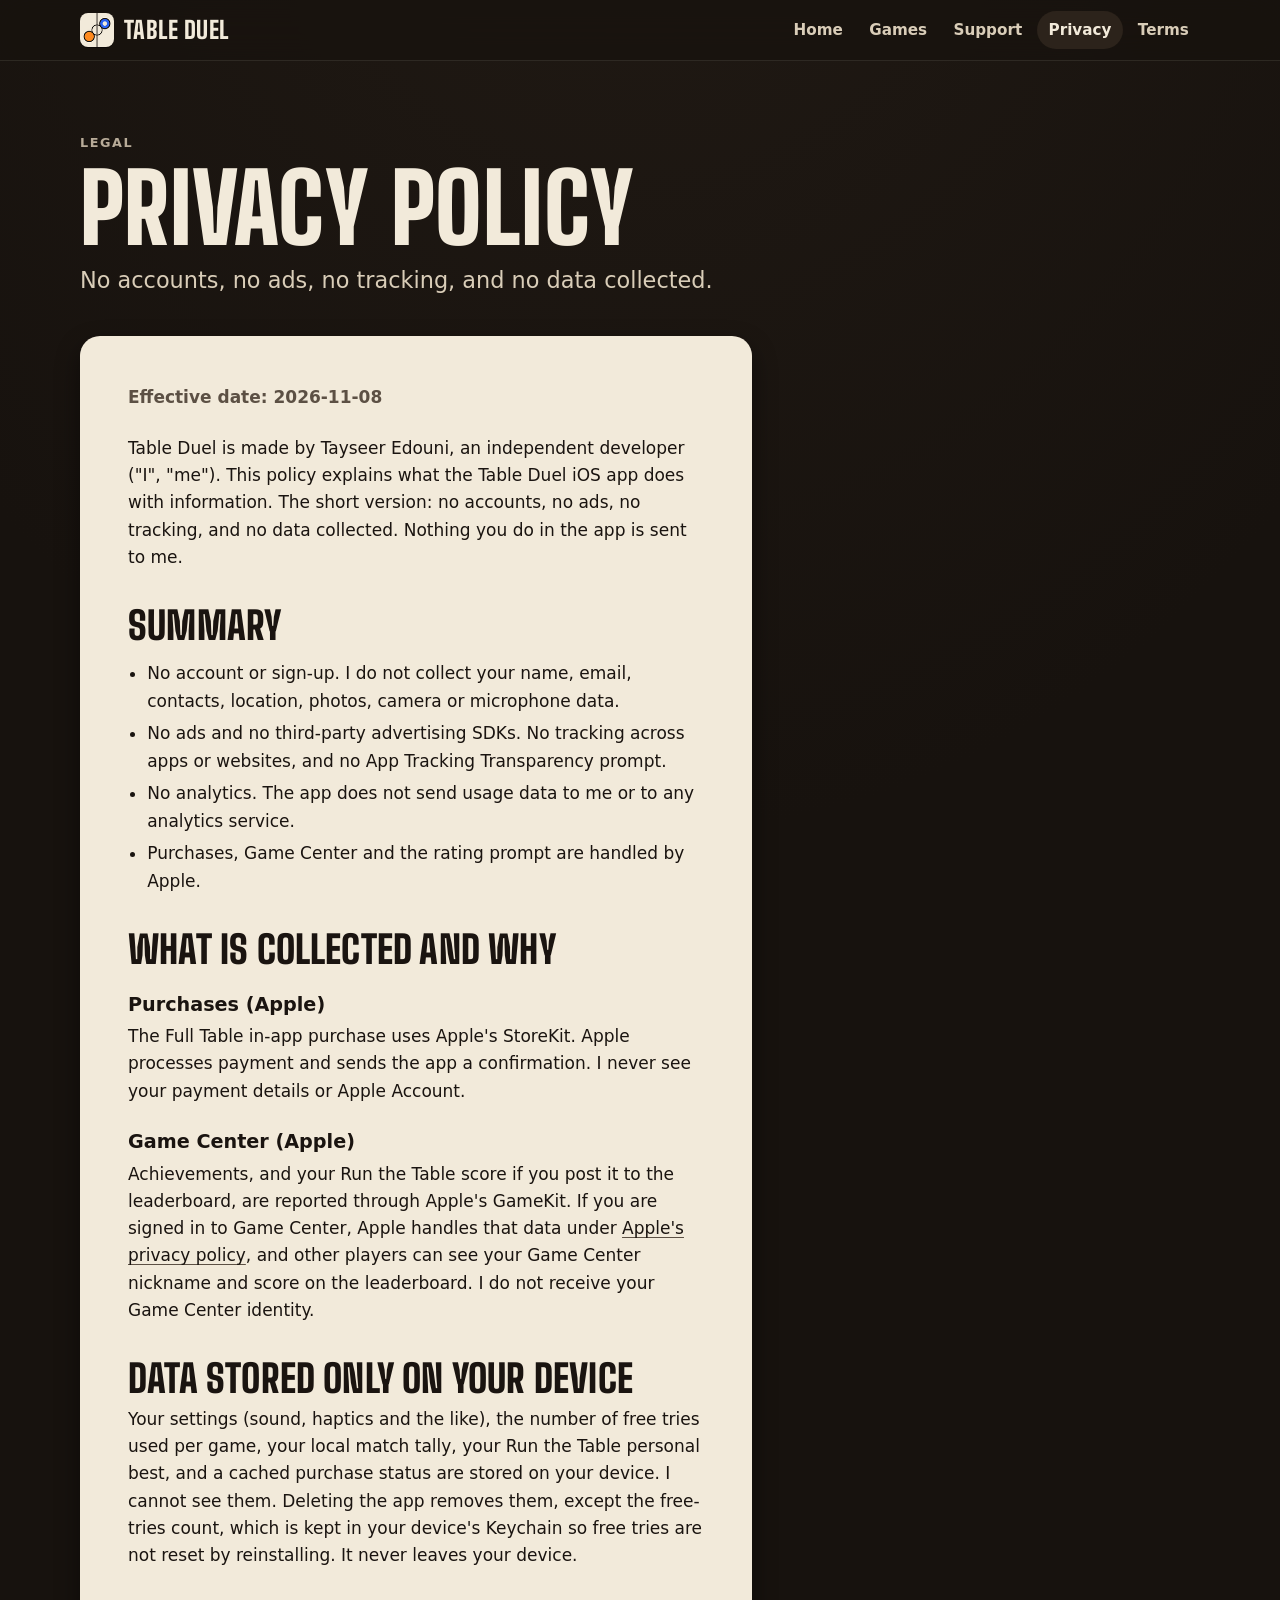
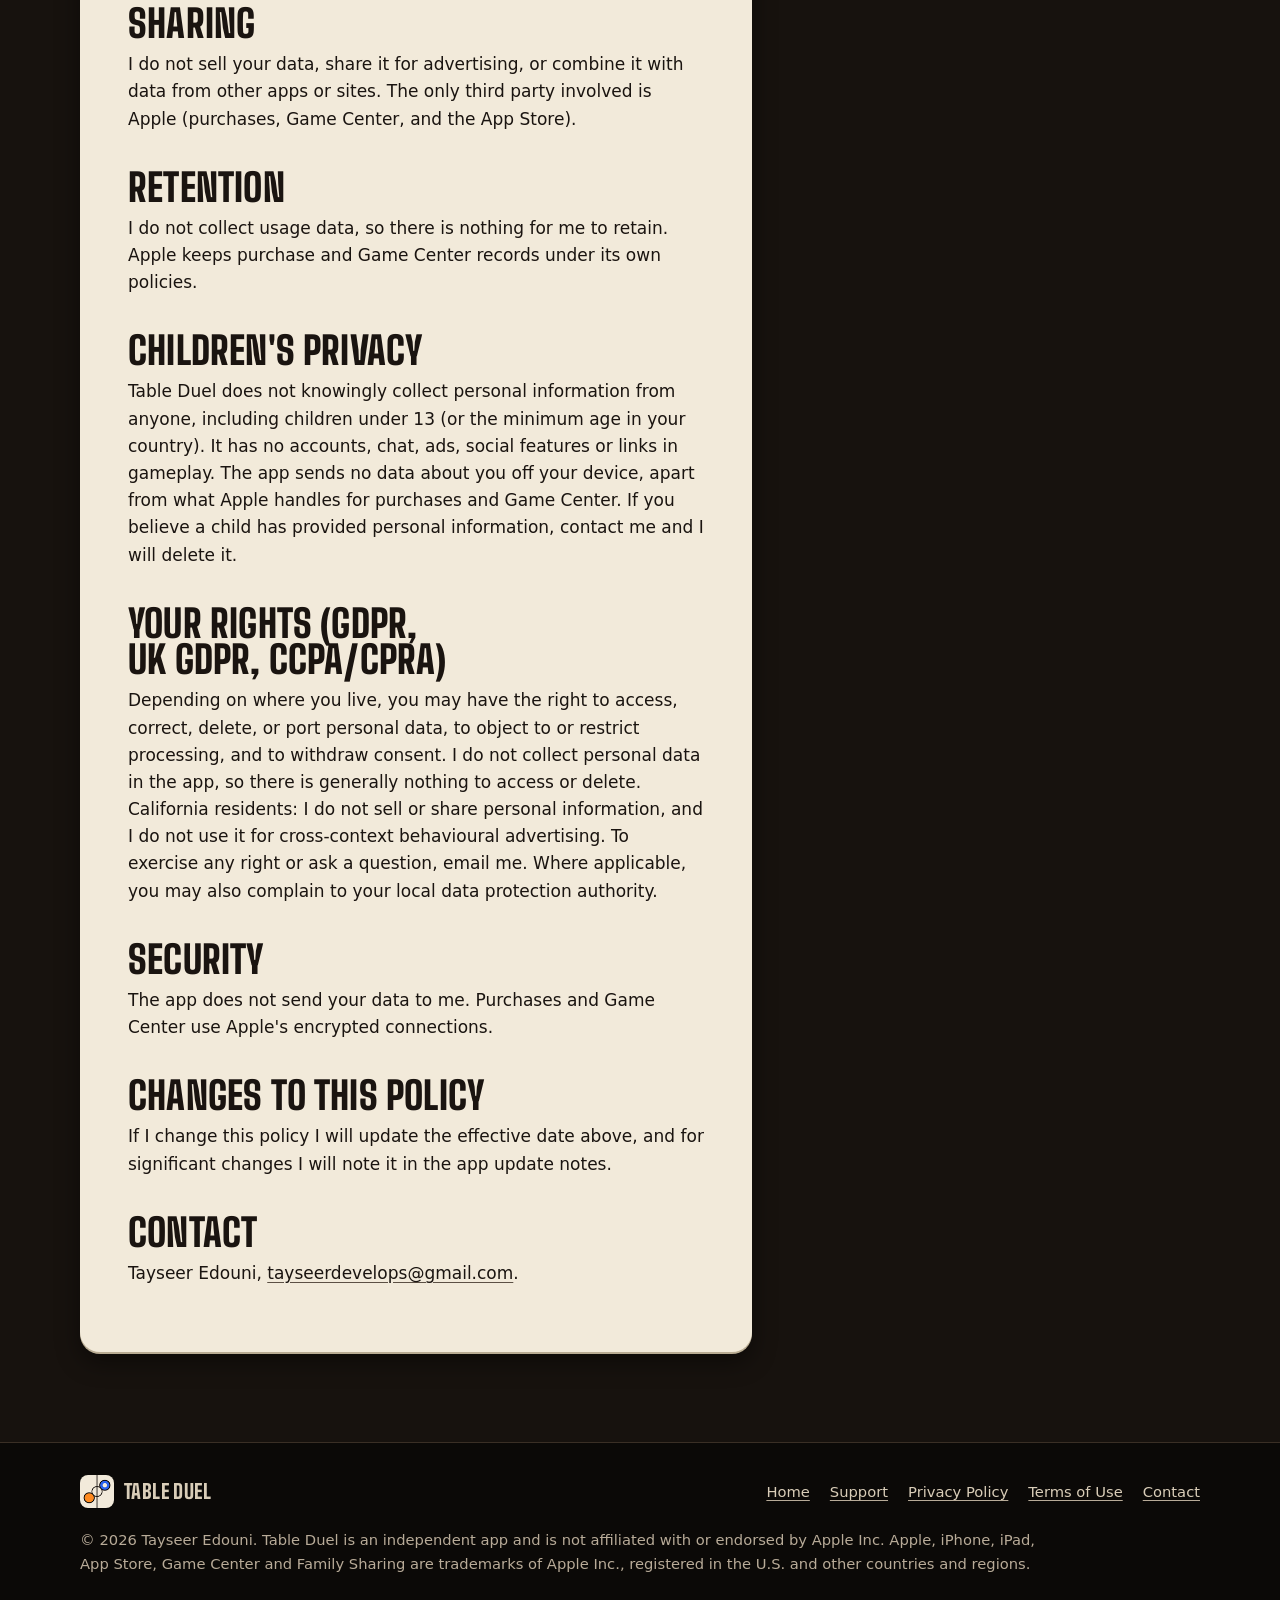
==== privacy.html @ 51e4cd79 "Table Duel website Co-Authored-By: Claude Opus 5.5 <noreply@anthropic.com> Claude-Session: https://c" ====
<!doctype html>
<html lang="en">
<head>
<meta charset="utf-8">
<meta name="apple-itunes-app" content="app-id=6830896390">
<meta name="viewport" content="width=device-width, initial-scale=1, viewport-fit=cover">
<title>Table Duel Privacy Policy: No Data Collected</title>
<meta name="description" content="Table Duel privacy policy: no accounts, no ads, no tracking, and no data collected by the iPhone, iPad and iPhone Duo game.">
<meta name="color-scheme" content="dark">
<meta name="theme-color" content="#17120E">

<link rel="canonical" href="https://tableduel.games/privacy.html">
<meta property="og:type" content="website">
<meta property="og:site_name" content="Table Duel">
<meta property="og:title" content="Table Duel Privacy Policy: No Data Collected">
<meta property="og:description" content="Table Duel privacy policy: no accounts, no ads, no tracking, and no data collected by the iPhone, iPad and iPhone Duo game.">
<meta property="og:url" content="https://tableduel.games/privacy.html">
<meta property="og:image" content="https://tableduel.games/assets/og-image.png">
<meta property="og:image:width" content="1200">
<meta property="og:image:height" content="630">
<meta property="og:image:alt" content="Table Duel on an unfolded iPhone Duo: Air Hockey across both halves. Built for iPhone Duo, iPhone and iPad.">
<meta property="og:locale" content="en_US">
<meta name="twitter:card" content="summary_large_image">
<meta name="twitter:title" content="Table Duel Privacy Policy: No Data Collected">
<meta name="twitter:description" content="Table Duel privacy policy: no accounts, no ads, no tracking, and no data collected by the iPhone, iPad and iPhone Duo game.">
<meta name="twitter:image" content="https://tableduel.games/assets/og-image.png">
<meta name="twitter:image:alt" content="Table Duel on an unfolded iPhone Duo: Air Hockey across both halves. Built for iPhone Duo, iPhone and iPad.">
<link rel="icon" href="assets/favicon.svg" type="image/svg+xml">
<link rel="apple-touch-icon" href="assets/img/icon-180.png">
<link rel="preload" href="assets/fonts/BigShoulders.woff2" as="font" type="font/woff2" crossorigin>
<link rel="stylesheet" href="assets/style.css">
</head>
<body>
<a class="skip" href="#main">Skip to content</a>
<header class="site"><div class="wrap">
<a class="brand" href="index.html"><img src="assets/img/icon-64.png" width="64" height="64" alt=""><span>Table Duel</span></a>
<nav class="main" aria-label="Main"><ul><li><a href="index.html">Home</a></li><li class="games"><a href="index.html#games">Games</a></li><li><a href="support.html">Support</a></li><li><a href="privacy.html" aria-current="page">Privacy</a></li><li><a href="terms.html">Terms</a></li></ul></nav>
</div></header>

<main id="main">
<div class="page-head"><div class="wrap">
<p class="eyebrow">Legal</p>
<h1>Privacy Policy</h1>
<p class="lede">No accounts, no ads, no tracking, and no data collected.</p>
</div></div>

<div class="page-body"><div class="wrap">
<div class="sheet prose">
<p class="updated">Effective date: 2026-11-08</p>
<p>Table Duel is made by Tayseer Edouni, an independent developer ("I", "me"). This policy explains what the Table Duel iOS app does with information. The short version: no accounts, no ads, no tracking, and no data collected. Nothing you do in the app is sent to me.</p>

<h2>Summary</h2>
<ul>
<li>No account or sign-up. I do not collect your name, email, contacts, location, photos, camera or microphone data.</li>
<li>No ads and no third-party advertising SDKs. No tracking across apps or websites, and no App Tracking Transparency prompt.</li>
<li>No analytics. The app does not send usage data to me or to any analytics service.</li>
<li>Purchases, Game Center and the rating prompt are handled by Apple.</li>
</ul>

<h2>What is collected and why</h2>
<h3>Purchases (Apple)</h3>
<p>The Full Table in-app purchase uses Apple's StoreKit. Apple processes payment and sends the app a confirmation. I never see your payment details or Apple Account.</p>
<h3>Game Center (Apple)</h3>
<p>Achievements, and your Run the Table score if you post it to the leaderboard, are reported through Apple's GameKit. If you are signed in to Game Center, Apple handles that data under <a href="https://www.apple.com/legal/privacy/" rel="noopener">Apple's privacy policy</a>, and other players can see your Game Center nickname and score on the leaderboard. I do not receive your Game Center identity.</p>

<h2>Data stored only on your device</h2>
<p>Your settings (sound, haptics and the like), the number of free tries used per game, your local match tally, your Run the Table personal best, and a cached purchase status are stored on your device. I cannot see them. Deleting the app removes them, except the free-tries count, which is kept in your device's Keychain so free tries are not reset by reinstalling. It never leaves your device.</p>

<h2>Sharing</h2>
<p>I do not sell your data, share it for advertising, or combine it with data from other apps or sites. The only third party involved is Apple (purchases, Game Center, and the App Store).</p>

<h2>Retention</h2>
<p>I do not collect usage data, so there is nothing for me to retain. Apple keeps purchase and Game Center records under its own policies.</p>

<h2>Children's privacy</h2>
<p>Table Duel does not knowingly collect personal information from anyone, including children under 13 (or the minimum age in your country). It has no accounts, chat, ads, social features or links in gameplay. The app sends no data about you off your device, apart from what Apple handles for purchases and Game Center. If you believe a child has provided personal information, contact me and I will delete it.</p>

<h2>Your rights (GDPR, UK GDPR, CCPA/CPRA)</h2>
<p>Depending on where you live, you may have the right to access, correct, delete, or port personal data, to object to or restrict processing, and to withdraw consent. I do not collect personal data in the app, so there is generally nothing to access or delete. California residents: I do not sell or share personal information, and I do not use it for cross-context behavioural advertising. To exercise any right or ask a question, email me. Where applicable, you may also complain to your local data protection authority.</p>

<h2>Security</h2>
<p>The app does not send your data to me. Purchases and Game Center use Apple's encrypted connections.</p>

<h2>Changes to this policy</h2>
<p>If I change this policy I will update the effective date above, and for significant changes I will note it in the app update notes.</p>

<h2>Contact</h2>
<p>Tayseer Edouni, <a href="mailto:tayseerdevelops@gmail.com">tayseerdevelops@gmail.com</a>.</p>
</div>
</div></div>
</main>

<footer class="site"><div class="wrap">
<div class="row">
<a class="brand" href="index.html"><img src="assets/img/icon-64.png" width="64" height="64" alt=""><span>Table Duel</span></a>
<ul><li><a href="index.html">Home</a></li><li><a href="support.html">Support</a></li><li><a href="privacy.html">Privacy Policy</a></li><li><a href="terms.html">Terms of Use</a></li><li><a href="mailto:tayseerdevelops@gmail.com">Contact</a></li></ul>
</div>
<p>&copy; 2026 Tayseer Edouni. Table Duel is an independent app and is not affiliated with or endorsed by Apple Inc. Apple, iPhone, iPad, App Store, Game Center and Family Sharing are trademarks of Apple Inc., registered in the U.S. and other countries and regions.</p>
</div></footer>
<script src="assets/site.js" defer></script>
</body>
</html>
---- assets/style.css ----
/* Table Duel site. Tokens follow the app's design/DesignTokens.json ("The Compendium": walnut table, paper stock
   cards, cream type, brass for Full Table, orange dot vs blue ring seats). The table is always dark, so the site is
   single-theme dark by choice; paper panels carry the long reading. Display face: Big Shoulders (OFL, self-hosted,
   same file the app ships). Body: the system face, as in the app. */

/* Layout concept: the open table seen from above. One column of content laid on walnut; paper cards sit on it. */
:root {
  color-scheme: dark;
  --walnut: #17120E;        /* ground */
  --walnut-raised: #221B15; /* cards, chrome */
  --walnut-high: #2C231B;
  --walnut-line: #3A2F25;   /* rules, keylines */
  --walnut-deep: #0B0907;   /* wells, the hinge */
  --stock: #F2EADA;         /* paper */
  --stock-night: #E4DAC6;
  --paper-edge: #B9AC93;    /* the printed edge under a card or button */
  --ink: #1A1410;
  --ink-soft: #5C5044;
  --cream: #F2EADA;
  --cream-body: #D9CDB8;
  --cream-soft: #B8AB98;
  --brass: #C9A54C;
  --brass-text: #D9B85E;
  --orange: #FF8A1F;
  --orange-text: #FF9A3D;
  --blue: #2A63F0;
  --blue-text: #7FA6FF;
  --success: #6FD094;
  --focus: #F2EADA;

  --font-display: "Big Shoulders", "Big Shoulders Display", "Arial Narrow", Impact, "Helvetica Neue", sans-serif;
  --font-text: -apple-system, system-ui, "SF Pro Text", "Segoe UI", Roboto, "Helvetica Neue", Arial, sans-serif;

  --wrap: 72rem;
  --gutter-l: max(16px, env(safe-area-inset-left, 0px));
  --gutter-r: max(16px, env(safe-area-inset-right, 0px));
  --radius-s: 8px;
  --radius-m: 12px;
  --radius-l: 20px;
  --radius-xl: 28px;
  --shadow-card: 0 10px 24px rgba(0, 0, 0, .45);
  --shadow-lift: 0 14px 30px rgba(0, 0, 0, .55);
}

@font-face {
  font-family: "Big Shoulders";
  src: url("fonts/BigShoulders.woff2") format("woff2");
  font-weight: 100 900;
  font-style: normal;
  font-display: swap;
}

/* ---------- Base ---------- */
*, *::before, *::after { box-sizing: border-box; }
html { -webkit-text-size-adjust: 100%; scroll-behavior: smooth; }
@media (prefers-reduced-motion: reduce) { html { scroll-behavior: auto; } }
body {
  margin: 0;
  font: 400 1.0625rem/1.6 var(--font-text);
  color: var(--cream-body);
  background: var(--walnut);
  /* the table lamp: one quiet radial highlight of the raised walnut at the top, fading to the ground */
  background-image: radial-gradient(120% 60% at 50% -10%, rgba(34, 27, 21, .95), rgba(23, 18, 14, 0) 60%);
  background-repeat: no-repeat;
  min-height: 100vh;
  display: flex;
  flex-direction: column;
  overflow-x: hidden;
}
img, svg { max-width: 100%; height: auto; display: block; }
a { color: var(--cream); text-decoration: underline; text-decoration-color: var(--cream-soft); text-underline-offset: .18em; }
a:hover { text-decoration-color: var(--cream); }
:is(a, button, summary):focus-visible { outline: 3px solid var(--focus); outline-offset: 3px; border-radius: 4px; }
.sheet :focus-visible, .paper :focus-visible, .tile :focus-visible { outline-color: var(--ink); }
p { margin: 0 0 1em; }
strong { color: var(--cream); font-weight: 650; }
code { font-family: ui-monospace, SFMono-Regular, Menlo, monospace; font-size: .92em; background: var(--walnut-high); padding: .1em .35em; border-radius: 4px; }
::selection { background: var(--orange); color: var(--ink); }

.skip { position: absolute; left: -999px; top: 0; background: var(--stock); color: var(--ink); padding: .5rem 1rem; z-index: 20; border-radius: 0 0 var(--radius-s) 0; font-weight: 700; }
.skip:focus { left: 8px; top: 8px; }

.wrap { width: min(100%, var(--wrap)); margin-inline: auto; padding-left: var(--gutter-l); padding-right: var(--gutter-r); }

/* ---------- Type ---------- */
h1, h2, h3, h4 { margin: 0; line-height: 1; color: var(--cream); text-wrap: balance; }
.display, h1, h2 {
  font-family: var(--font-display);
  font-weight: 850;
  text-transform: uppercase;
  letter-spacing: .005em;
  font-feature-settings: "tnum";
}
h1 { font-size: clamp(3.5rem, 12vw, 8.5rem); line-height: .9; }
h2 { font-size: clamp(2.5rem, 6vw, 4.25rem); line-height: .95; }
h3 { font-family: var(--font-text); font-size: 1.2rem; font-weight: 700; line-height: 1.25; }
.eyebrow {
  font-family: var(--font-text);
  font-size: .8rem;
  font-weight: 650;
  letter-spacing: .12em;
  text-transform: uppercase;
  color: var(--cream-soft);
  margin: 0 0 .75rem;
}
.eyebrow .no { font-family: var(--font-display); font-weight: 800; font-size: 1rem; letter-spacing: .04em; color: var(--brass-text); margin-right: .35rem; }
.lede { font-size: clamp(1.15rem, 1.1rem + .5vw, 1.4rem); line-height: 1.5; color: var(--cream-body); max-width: 36em; }
.prose { max-width: 42rem; }
.prose h2 { font-size: clamp(1.9rem, 3vw, 2.4rem); margin: 2.25rem 0 .6rem; }
.prose h3 { margin: 1.6rem 0 .4rem; color: var(--cream); }
.prose ul { padding-left: 1.2rem; }
.prose li { margin: .35rem 0; }
.muted { color: var(--cream-soft); }
.num { font-family: var(--font-display); font-weight: 800; font-feature-settings: "tnum"; font-variant-numeric: tabular-nums; }

/* ---------- Header ---------- */
header.site {
  position: sticky; top: 0; z-index: 10;
  background: rgba(23, 18, 14, .72);
  -webkit-backdrop-filter: saturate(140%) blur(18px);
  backdrop-filter: saturate(140%) blur(18px);
  border-bottom: 1px solid rgba(242, 234, 218, .1);
}
header.site .wrap { display: flex; align-items: center; justify-content: space-between; gap: 1rem 1.5rem; min-height: 3.75rem; padding-block: .5rem; }
.brand { display: inline-flex; align-items: center; gap: .65rem; font-family: var(--font-display); font-weight: 800; font-size: 1.5rem; text-transform: uppercase; letter-spacing: .02em; color: var(--cream); text-decoration: none; }
.brand img { width: 2.1rem; height: 2.1rem; border-radius: 8px; box-shadow: 0 1px 0 rgba(0, 0, 0, .5); }
nav.main ul { list-style: none; display: flex; flex-wrap: wrap; gap: .25rem .25rem; margin: 0; padding: 0; }
nav.main a { display: inline-block; color: var(--cream-body); font-weight: 600; font-size: .95rem; text-decoration: none; padding: .4rem .7rem; border-radius: 999px; }
nav.main a:hover { background: var(--walnut-high); color: var(--cream); }
nav.main a[aria-current="page"] { color: var(--cream); background: var(--walnut-high); }
@media (max-width: 36em) { header.site .wrap { gap: .5rem; } nav.main a { padding: .35rem .4rem; font-size: .9rem; } .brand span { display: none; } nav.main li.games { display: none; } }

/* ---------- Buttons ---------- */
.btn {
  display: inline-flex; align-items: center; justify-content: center; gap: .5rem;
  min-height: 3.25rem; padding: .7rem 1.4rem;
  border-radius: 999px; border: 2px solid transparent;
  font-family: var(--font-text); font-weight: 700; font-size: 1.05rem; line-height: 1.15;
  text-decoration: none; cursor: pointer; white-space: nowrap;
}
.btn.print { background: var(--stock); color: var(--ink); box-shadow: 0 5px 0 var(--paper-edge); }
.btn.print:hover { background: #FFFAF0; }
.btn.print:active { transform: translateY(4px); box-shadow: 0 1px 0 var(--paper-edge); }
.btn.outline { border-color: rgba(242, 234, 218, .35); color: var(--cream); background: rgba(34, 27, 21, .55); -webkit-backdrop-filter: blur(14px); backdrop-filter: blur(14px); }
.btn.outline:hover { border-color: var(--cream); }
.btn.store[aria-disabled="true"] { cursor: not-allowed; opacity: .7; }
@media (prefers-reduced-motion: no-preference) {
  .btn { transition: transform .12s ease, box-shadow .12s ease, background-color .12s ease, border-color .12s ease; }
}

/* ---------- Seat marks (orange dot, blue ring) ---------- */
.seats { display: inline-flex; align-items: center; gap: .45rem; vertical-align: middle; }
.seats .dot { width: 1em; height: 1em; border-radius: 50%; background: var(--orange); }
.seats .bar { width: 2px; height: 1.2em; background: var(--cream-soft); opacity: .7; }
.seats .ring { width: 1em; height: 1em; border-radius: 50%; border: .28em solid var(--blue); box-sizing: border-box; }

/* ---------- Sections ---------- */
main { flex: 1; }
section.band { padding-block: clamp(3rem, 7vw, 6rem); }
section.band + section.band { border-top: 1px solid var(--walnut-line); }
.section-head { display: grid; gap: .75rem; margin-bottom: clamp(1.5rem, 3vw, 2.5rem); max-width: 48rem; }
.section-head p { margin: 0; }

/* ---------- Hero ---------- */
.hero { padding-block: clamp(2.5rem, 7vw, 6rem) clamp(2rem, 4vw, 3rem); }
.hero .seats { font-size: 1.6rem; margin-bottom: 1.25rem; }
.hero h1 { margin: 0 0 1.25rem; }
.hero h1 span { display: block; }
.hero .lede { margin: 0 0 1.75rem; }
.cta { display: flex; flex-wrap: wrap; align-items: center; gap: .75rem 1rem; margin-bottom: 1.75rem; }
.facts { list-style: none; margin: 0; padding: 0; display: flex; flex-wrap: wrap; gap: .5rem .75rem; }
.facts li { display: inline-flex; align-items: center; gap: .45rem; font-size: .92rem; font-weight: 600; color: var(--cream-body); padding: .4rem .8rem; border: 1px solid var(--walnut-line); border-radius: 999px; background: rgba(34, 27, 21, .6); }
.facts li::before { content: ""; width: .5rem; height: .5rem; border-radius: 50%; background: var(--brass); }

/* ---------- Duo showcase ---------- */
.duo-stage { display: grid; gap: clamp(1.5rem, 3vw, 2.5rem); }
.device {
  position: relative;
  background: var(--walnut-deep);
  border: 1px solid #3A2F25;
  border-radius: var(--radius-xl);
  padding: clamp(8px, 1.2vw, 14px);
  box-shadow: var(--shadow-lift), inset 0 1px 0 rgba(242, 234, 218, .08);
  max-width: 100%;
}
.device img { width: 100%; height: auto; border-radius: calc(var(--radius-xl) - 10px); background: var(--walnut-deep); }
.device.phone { border-radius: 36px; padding: 8px; }
.device.phone img { border-radius: 28px; }
.device.pad { border-radius: 22px; padding: 10px; }
.device.pad img { border-radius: 12px; }
.device .player-tag {
  position: absolute; top: 50%; translate: 0 -50%;
  font-family: var(--font-display); font-weight: 800; font-size: clamp(.9rem, 1.6vw, 1.2rem); letter-spacing: .08em; text-transform: uppercase;
  padding: .35rem .7rem; border-radius: 999px; background: var(--walnut-deep); border: 1px solid var(--walnut-line);
  writing-mode: vertical-rl;
}
.device .player-tag.a { left: 0; translate: -50% -50%; color: var(--orange-text); rotate: 180deg; }
.device .player-tag.b { right: 0; translate: 50% -50%; color: var(--blue-text); }
@media (max-width: 40em) { .device .player-tag { display: none; } }
figcaption { font-size: .95rem; color: var(--cream-soft); margin-top: .9rem; }
figure { margin: 0; }
.duo-points { list-style: none; margin: 0; padding: 0; display: grid; gap: 1rem; grid-template-columns: repeat(auto-fit, minmax(14rem, 1fr)); }
.point { padding: 1.25rem 1.25rem 1.35rem; border: 1px solid var(--walnut-line); border-radius: var(--radius-l); background: rgba(34, 27, 21, .55); -webkit-backdrop-filter: blur(14px); backdrop-filter: blur(14px); }
.point .glyph { width: 2.75rem; height: 2.75rem; margin-bottom: .9rem; color: var(--brass-text); }
.point h3 { margin-bottom: .4rem; }
.point p { margin: 0; color: var(--cream-body); font-size: .98rem; }

/* ---------- Game tiles ---------- */
.tiles { list-style: none; margin: 0; padding: 0; display: grid; gap: 1rem; grid-template-columns: repeat(2, minmax(0, 1fr)); }
@media (min-width: 44em) { .tiles { grid-template-columns: repeat(3, minmax(0, 1fr)); } }
@media (min-width: 64em) { .tiles { grid-template-columns: repeat(4, minmax(0, 1fr)); gap: 1.25rem; } }
.tile { display: flex; flex-direction: column; min-width: 0; background: var(--stock); color: var(--ink); border-radius: var(--radius-l); overflow: hidden; box-shadow: 0 2px 0 var(--paper-edge), var(--shadow-card); }
.tile .art { position: relative; aspect-ratio: 5 / 4; display: grid; place-items: center; }
.tile .art .no { position: absolute; top: .7rem; left: .85rem; font-family: var(--font-display); font-weight: 800; font-size: 1.15rem; letter-spacing: .04em; }
.tile .art svg { width: 38%; height: auto; max-width: 5.5rem; }
.tile .art.light { color: var(--ink); }
.tile .art.dark { color: var(--stock); }
.tile .body { padding: .9rem 1rem 1.1rem; display: grid; gap: .25rem; }
.tile h3 { font-family: var(--font-display); font-weight: 800; font-size: clamp(1.5rem, 2.4vw, 1.9rem); text-transform: uppercase; letter-spacing: .01em; color: var(--ink); }
.tile .verb { font-weight: 650; color: var(--ink); font-size: .98rem; margin: 0; }
.tile .how { color: var(--ink-soft); font-size: .92rem; line-height: 1.45; margin: .15rem 0 0; }
/* the eight materials */
.m-ice { background: #E6ECEA; background-image: radial-gradient(circle, rgba(26, 20, 16, .18) 1.2px, transparent 1.6px); background-size: 14px 14px; }
.m-cinder { background: #5A2420; background-image: repeating-linear-gradient(90deg, transparent 0 34px, rgba(242, 234, 218, .32) 34px 36px); }
.m-enamel { background: #D8A428; background-image: linear-gradient(180deg, rgba(255, 255, 255, .12), transparent 45%, rgba(0, 0, 0, .06)); }
.m-graph { background: #F2EADA; background-image: linear-gradient(rgba(47, 110, 140, .22) 1px, transparent 1px), linear-gradient(90deg, rgba(47, 110, 140, .22) 1px, transparent 1px); background-size: 14px 14px; }
.m-maple { background: #C99862; background-image: repeating-linear-gradient(-30deg, rgba(90, 50, 20, .14) 0 3px, transparent 3px 11px); }
.m-slate { background: #2C3532; background-image: radial-gradient(circle at 30% 20%, rgba(255, 255, 255, .05), transparent 50%); }
.m-baize { background: #1F5C42; background-image: radial-gradient(circle, rgba(0, 0, 0, .16) 1px, transparent 1.4px); background-size: 6px 6px; }
.m-court { background: #6B4529; background-image: repeating-linear-gradient(0deg, rgba(0, 0, 0, .12) 0 2px, transparent 2px 10px); }

/* ---------- Mode cards ---------- */
.modes { list-style: none; margin: 0; padding: 0; display: grid; gap: 1rem; grid-template-columns: repeat(auto-fit, minmax(15rem, 1fr)); }
.mode { min-width: 0; padding: 1.35rem 1.35rem 1.5rem; border-radius: var(--radius-l); border: 1px solid var(--walnut-line); background: rgba(34, 27, 21, .55); -webkit-backdrop-filter: blur(14px); backdrop-filter: blur(14px); display: grid; gap: .5rem; align-content: start; }
.mode.brass { border-color: rgba(201, 165, 76, .55); }
.mode .eyebrow { margin: 0; }
.mode h3 { font-family: var(--font-display); font-weight: 800; font-size: 1.9rem; text-transform: uppercase; }
.mode p { margin: 0; font-size: .98rem; }
.mode .levels { display: flex; gap: .4rem; flex-wrap: wrap; margin-top: .35rem; }
.mode .levels span { font-size: .82rem; font-weight: 650; padding: .25rem .6rem; border-radius: 999px; border: 1px solid var(--walnut-line); color: var(--cream); background: var(--walnut-raised); }
.mode .levels span.hard { border-color: rgba(201, 165, 76, .6); color: var(--brass-text); }

/* ---------- Devices ---------- */
.devices { display: grid; gap: 1.5rem; grid-template-columns: repeat(auto-fit, minmax(16rem, 1fr)); align-items: start; }
.devices figure { display: grid; gap: .9rem; min-width: 0; }
.devices .device { justify-self: center; }
.devices .phone { max-width: 18rem; }
.devices h3 { font-family: var(--font-display); font-weight: 800; font-size: 1.7rem; text-transform: uppercase; }
.devices figcaption { margin: 0; }
.devices figcaption p { margin: .25rem 0 0; color: var(--cream-body); }

/* ---------- Game Center ---------- */
.gc { display: grid; gap: 2rem; grid-template-columns: 1fr; align-items: center; }
@media (min-width: 56em) { .gc { grid-template-columns: 1.1fr 1fr; } }
.badges { list-style: none; margin: 0; padding: 0; display: grid; grid-template-columns: repeat(3, minmax(0, 1fr)); gap: 1rem; }
@media (min-width: 30em) { .badges { grid-template-columns: repeat(3, minmax(0, 1fr)); gap: 1.25rem; } }
.badges li { display: grid; gap: .5rem; justify-items: center; text-align: center; min-width: 0; }
.badges img { width: min(100%, 7.5rem); aspect-ratio: 1; border-radius: 50%; box-shadow: var(--shadow-card); }
.badges span { font-size: .85rem; font-weight: 600; color: var(--cream-body); line-height: 1.3; }
.gc-list { list-style: none; margin: 0; padding: 0; display: grid; gap: .75rem; }
.gc-list li { display: flex; gap: .75rem; align-items: flex-start; }
.gc-list li::before { content: ""; flex: none; width: .6rem; height: .6rem; margin-top: .55rem; border-radius: 50%; background: var(--brass); }

/* ---------- Pricing ---------- */
.pricing { display: grid; gap: 1.25rem; grid-template-columns: 1fr; align-items: stretch; }
@media (min-width: 56em) { .pricing { grid-template-columns: 1.25fr 1fr; } }
.paper { background: var(--stock); color: var(--ink); border-radius: var(--radius-l); padding: clamp(1.4rem, 3vw, 2.25rem); box-shadow: 0 2px 0 var(--paper-edge), var(--shadow-card); position: relative; }
.paper h3 { color: var(--ink); }
.paper p { color: var(--ink-soft); }
.paper strong { color: var(--ink); }
.paper a { color: var(--ink); text-decoration-color: var(--ink-soft); }
.offer .title { font-family: var(--font-display); font-weight: 850; font-size: clamp(2.6rem, 5vw, 3.6rem); text-transform: uppercase; line-height: .95; color: var(--ink); margin: 0; }
.offer .tag { display: inline-flex; align-items: baseline; gap: .35rem; margin: .25rem 0 1rem; font-family: var(--font-display); font-weight: 800; font-size: 2.2rem; color: var(--ink); }
.offer .tag small { font-family: var(--font-text); font-size: .9rem; font-weight: 600; color: var(--ink-soft); }
.offer .price { background: var(--brass); color: var(--ink); padding: .1em .45em; border-radius: 10px; }
.checks { list-style: none; margin: 0 0 1.5rem; padding: 0; display: grid; gap: .6rem; }
.checks li { display: flex; gap: .7rem; align-items: flex-start; color: var(--ink); font-weight: 500; }
.checks li svg { flex: none; width: 1.35rem; height: 1.35rem; margin-top: .15rem; color: #1E8A50; }
.paper .btn.print { box-shadow: 0 5px 0 var(--paper-edge); background: var(--ink); color: var(--stock); }
.paper .btn.print:hover { background: #2a221b; }
.tries { display: grid; gap: 1rem; align-content: start; }
.tries .point { padding: 1.25rem; }
.tries .point h3 { font-size: 1.1rem; }

/* ---------- Support / legal ---------- */
.page-head { padding-block: clamp(2.5rem, 6vw, 4.5rem) clamp(1.5rem, 3vw, 2.5rem); }
.page-head h1 { font-size: clamp(3rem, 9vw, 6rem); margin-bottom: .75rem; }
.page-head .lede { margin: 0; }
.page-body { padding-block: 0 clamp(3rem, 7vw, 6rem); }
.sheet { background: var(--stock); color: var(--ink); border-radius: var(--radius-l); padding: clamp(1.4rem, 4vw, 3rem); box-shadow: 0 2px 0 var(--paper-edge), var(--shadow-card); }
.sheet h2 { color: var(--ink); }
.sheet h3 { color: var(--ink); }
.sheet, .sheet p, .sheet li { color: var(--ink); }
.sheet a { color: var(--ink); text-decoration-color: var(--ink-soft); }
.sheet .updated { color: var(--ink-soft); font-weight: 600; margin-bottom: 1.5rem; }
.sheet strong { color: var(--ink); }
.contact { display: grid; gap: 1rem; grid-template-columns: 1fr; margin-bottom: 2rem; }
@media (min-width: 48em) { .contact { grid-template-columns: 1.4fr 1fr; } }
.contact h2 { font-size: 1.9rem; margin-bottom: .5rem; }
.contact .paper h2 { color: var(--ink); }
.contact .point h2 { font-family: var(--font-text); font-size: 1.2rem; font-weight: 700; text-transform: none; letter-spacing: 0; line-height: 1.25; }
.contact .paper .mail { font-size: 1.25rem; font-weight: 700; word-break: break-word; }
dl.faq { margin: 0; display: grid; gap: .75rem; }
dl.faq > div { background: var(--walnut-raised); border: 1px solid var(--walnut-line); border-radius: var(--radius-m); padding: 1.1rem 1.25rem; }
dl.faq dt { font-weight: 700; color: var(--cream); margin: 0 0 .35rem; font-size: 1.05rem; }
dl.faq dd { margin: 0; color: var(--cream-body); }
.toc { list-style: none; margin: 0 0 1.5rem; padding: 0; display: flex; flex-wrap: wrap; gap: .5rem; }
.toc a { font-size: .9rem; font-weight: 600; text-decoration: none; padding: .35rem .75rem; border-radius: 999px; border: 1px solid var(--walnut-line); color: var(--cream-body); background: var(--walnut-raised); }
.toc a:hover { color: var(--cream); border-color: var(--cream-soft); }
.notfound { padding-block: clamp(3rem, 10vw, 7rem); text-align: left; }
.notfound .code { font-family: var(--font-display); font-weight: 850; font-size: clamp(6rem, 25vw, 16rem); line-height: .85; color: var(--walnut-high); margin: 0 0 .5rem; letter-spacing: -.02em; }

/* ---------- Footer ---------- */
footer.site { border-top: 1px solid var(--walnut-line); background: var(--walnut-deep); padding-block: 2rem 2.5rem; color: var(--cream-soft); font-size: .92rem; }
footer.site .wrap { display: grid; gap: 1.25rem; }
footer.site .row { display: flex; flex-wrap: wrap; align-items: center; justify-content: space-between; gap: 1rem; }
footer.site ul { list-style: none; display: flex; flex-wrap: wrap; gap: .25rem 1.25rem; padding: 0; margin: 0; }
footer.site a { color: var(--cream-body); }
footer.site p { margin: 0; max-width: 60rem; }
footer.site .brand { font-size: 1.25rem; }

/* ---------- Motion ---------- */
@media (prefers-reduced-motion: no-preference) {
  .tile, .mode, .point { transition: transform .18s ease, box-shadow .18s ease; }
  .tile:hover { transform: translateY(-3px); box-shadow: 0 2px 0 var(--paper-edge), var(--shadow-lift); }
}

/* ---------- Stages (hero figure, modes with phones) ---------- */
.hero-stage { margin-top: clamp(2rem, 4vw, 3rem); }
.hero-stage figcaption .no, figcaption .no { font-family: var(--font-display); font-weight: 800; font-size: 1rem; letter-spacing: .04em; color: var(--brass-text); margin-right: .35rem; }
.duo-stage figure { margin-top: .5rem; }
.modes-stage { display: grid; gap: 2rem; align-items: start; }
@media (min-width: 64em) { .modes-stage { grid-template-columns: 1.6fr 1fr; } }
.modes-stage .modes { grid-template-columns: repeat(auto-fit, minmax(14rem, 1fr)); }
.phones { display: grid; grid-template-columns: repeat(2, minmax(0, 1fr)); gap: 1rem; align-items: start; }
.phones figure { display: grid; gap: .6rem; min-width: 0; }
.phones .device.phone { padding: 6px; border-radius: 30px; }
.phones .device.phone img { border-radius: 24px; }
.phones figcaption { margin: 0; font-size: .88rem; }
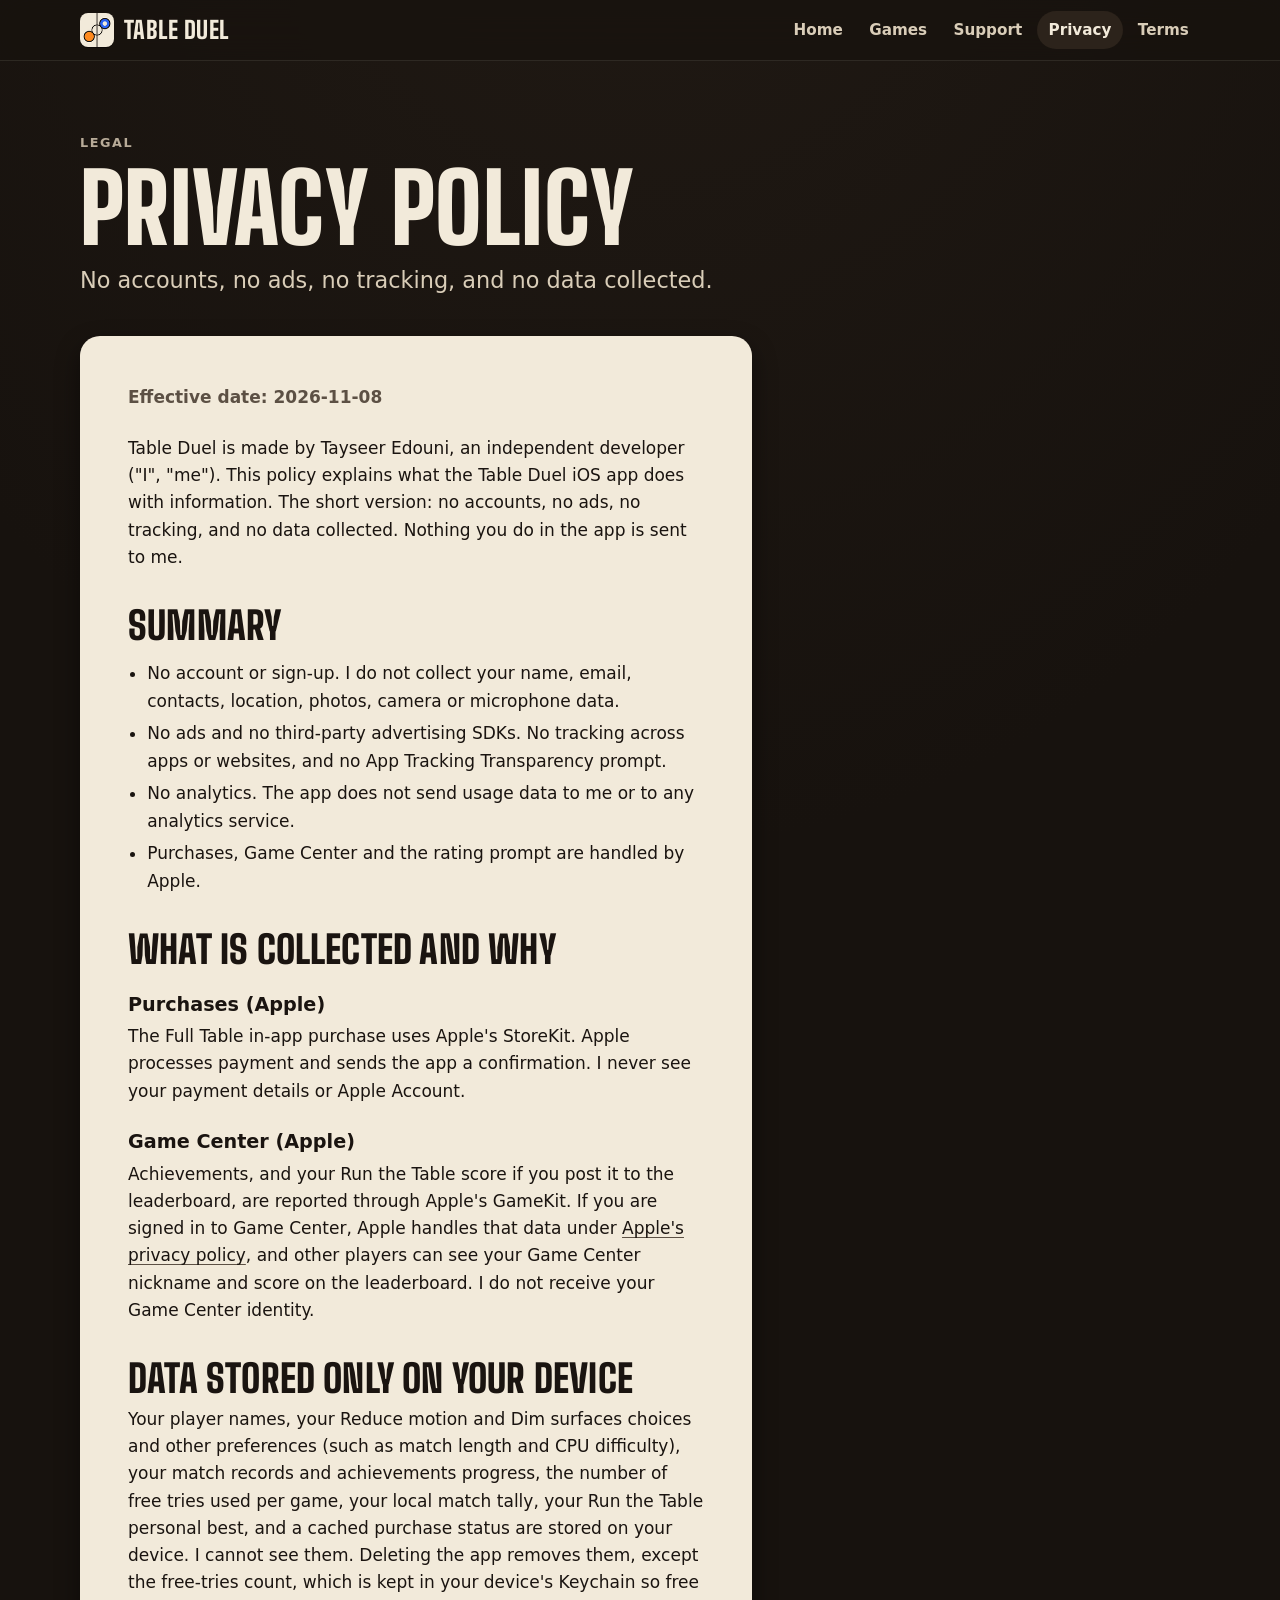
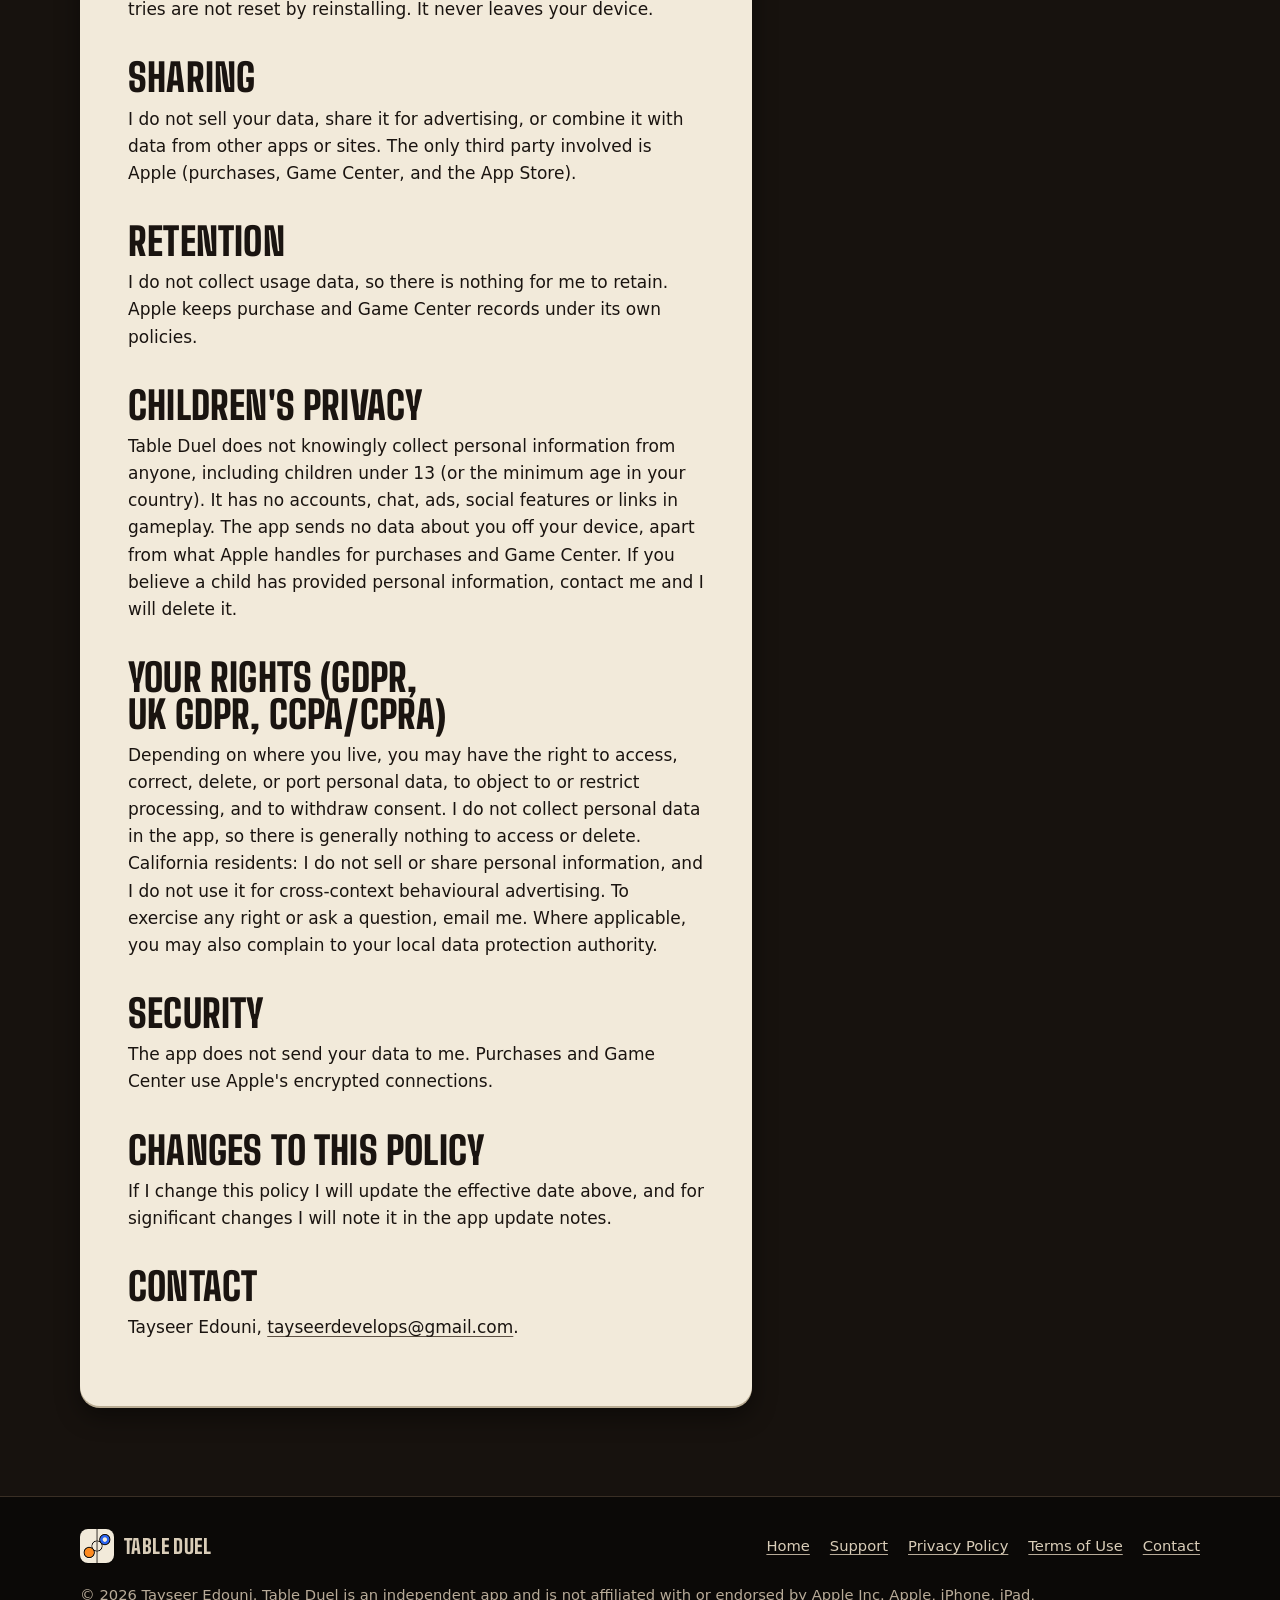
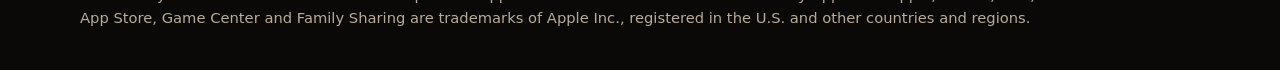
==== commit 8f0379ff: "Privacy: name what is actually stored on the device (no sound/haptics settings) Co-Authored-By: Clau" ====
--- a/privacy.html
+++ b/privacy.html
@@ -64,7 +64,7 @@
 <p>Achievements, and your Run the Table score if you post it to the leaderboard, are reported through Apple's GameKit. If you are signed in to Game Center, Apple handles that data under <a href="https://www.apple.com/legal/privacy/" rel="noopener">Apple's privacy policy</a>, and other players can see your Game Center nickname and score on the leaderboard. I do not receive your Game Center identity.</p>
 
 <h2>Data stored only on your device</h2>
-<p>Your settings (sound, haptics and the like), the number of free tries used per game, your local match tally, your Run the Table personal best, and a cached purchase status are stored on your device. I cannot see them. Deleting the app removes them, except the free-tries count, which is kept in your device's Keychain so free tries are not reset by reinstalling. It never leaves your device.</p>
+<p>Your player names, your Reduce motion and Dim surfaces choices and other preferences (such as match length and CPU difficulty), your match records and achievements progress, the number of free tries used per game, your local match tally, your Run the Table personal best, and a cached purchase status are stored on your device. I cannot see them. Deleting the app removes them, except the free-tries count, which is kept in your device's Keychain so free tries are not reset by reinstalling. It never leaves your device.</p>
 
 <h2>Sharing</h2>
 <p>I do not sell your data, share it for advertising, or combine it with data from other apps or sites. The only third party involved is Apple (purchases, Game Center, and the App Store).</p>
